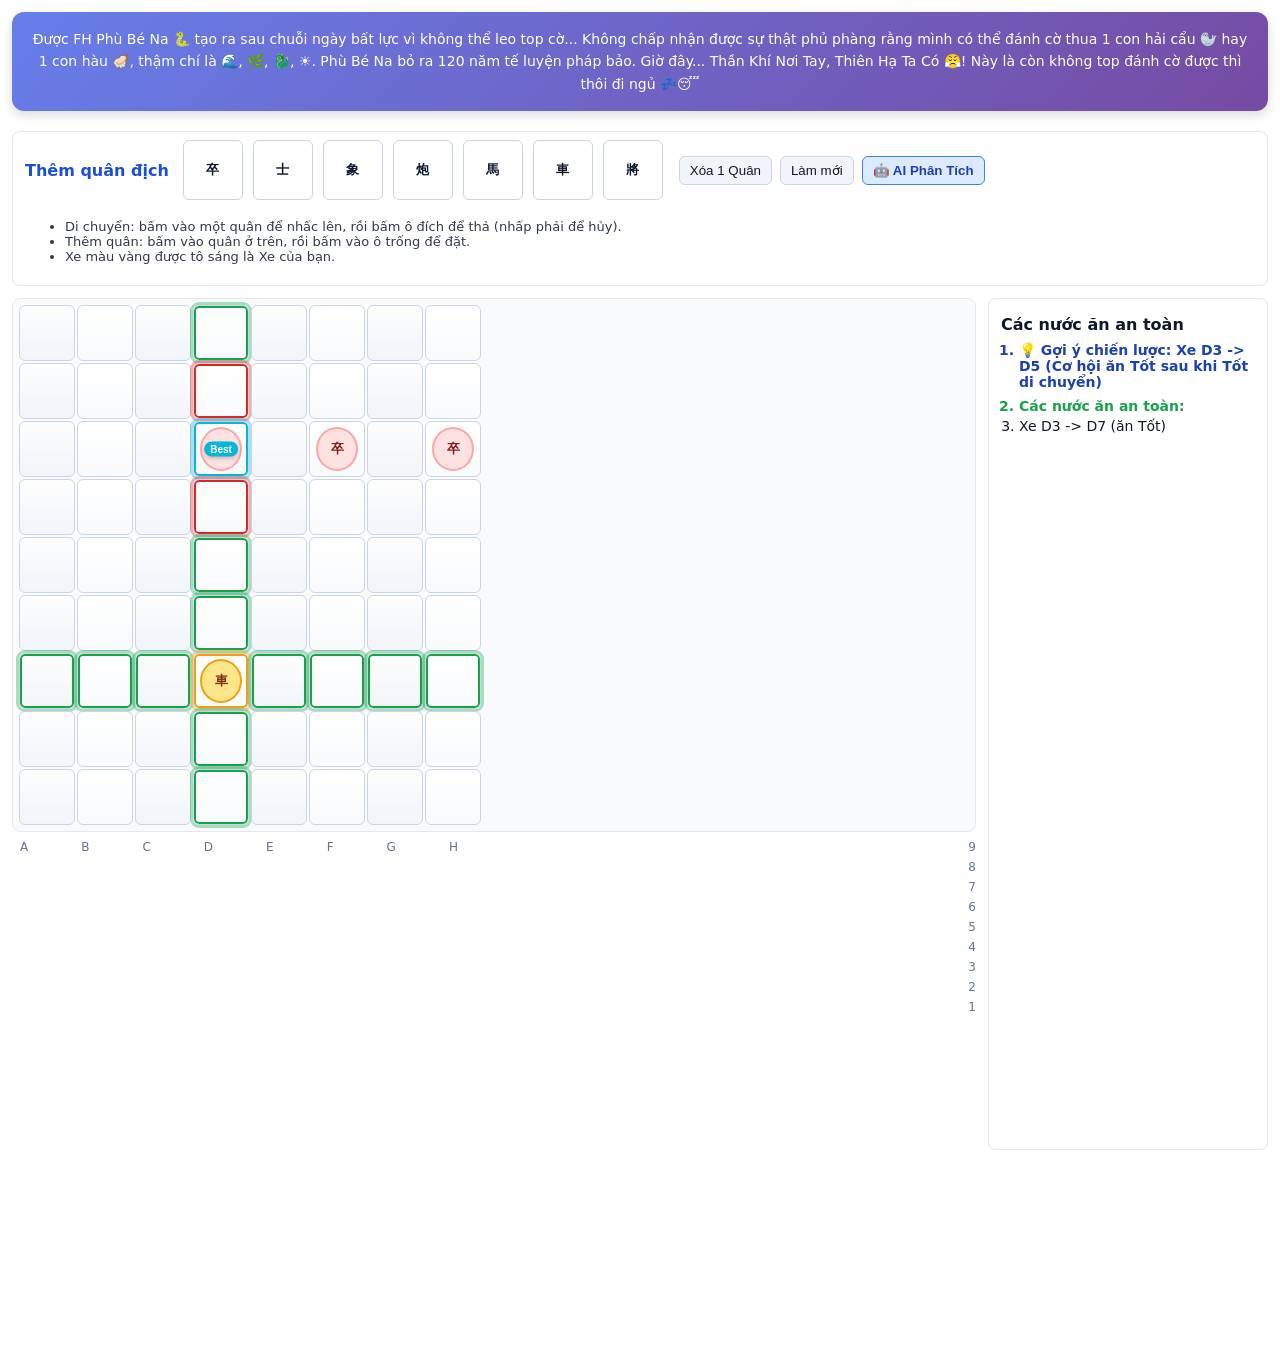
==== Chess/index.html @ 61280632 "Initial commit" ====
<!DOCTYPE html>
<html lang="vi">
<head>
	<meta charset="UTF-8" />
	<meta name="viewport" content="width=device-width, initial-scale=1.0" />
	<title>Công cụ Xiangqi: Nước ăn an toàn của Xe (8x9)</title>
	<link rel="stylesheet" href="styles.css" />
</head>
<body>
	<div class="app">
		<div class="decorative-section">
			<p>Được FH Phù Bé Na 🐍 tạo ra sau chuỗi ngày bất lực vì không thể leo top cờ... Không chấp nhận được sự thật phủ phàng rằng mình có thể đánh cờ thua 1 con hải cẩu 🦭 hay 1 con hàu 🦪, thậm chí là 🌊, 🌿, 🐉, ☀️. Phù Bé Na bỏ ra 120 năm tế luyện pháp bảo. Giờ đây... Thần Khí Nơi Tay, Thiên Hạ Ta Có 😤! Này là còn không top đánh cờ được thì thôi đi ngủ 💤😴</p>
		</div>
		<div class="controls">
			<div class="row">
				<div class="group">
					<label class="group-label">Thêm quân địch</label>
					<div id="palette" class="palette">
						<button class="token" data-piece="pawn">卒</button>
						<button class="token" data-piece="advisor">士</button>
						<button class="token" data-piece="elephant">象</button>
						<button class="token" data-piece="cannon">炮</button>
						<button class="token" data-piece="knight">馬</button>
						<button class="token" data-piece="rook">車</button>
						<button class="token" data-piece="general">將</button>
					</div>
				</div>
				<div class="group">
					<button id="deleteBtn" class="secondary">Xóa 1 Quân</button>
					<button id="resetBtn" class="secondary">Làm mới</button>
					<button id="aiBtn" class="primary">🤖 AI Phân Tích</button>
				</div>
			</div>
			<div class="row help">
				<ul>
					<li>Di chuyển: bấm vào một quân để nhấc lên, rồi bấm ô đích để thả (nhấp phải để hủy).</li>
					<li>Thêm quân: bấm vào quân ở trên, rồi bấm vào ô trống để đặt.</li>
					<li>Xe màu vàng được tô sáng là Xe của bạn.</li>
				</ul>
			</div>
		</div>
		<div class="board-wrap">
			<div id="board" class="board" aria-label="Bàn cờ Tượng Kỳ 8x9" role="grid"></div>
			<div class="labels">
				<div id="fileLabels" class="file-labels"></div>
				<div id="rankLabels" class="rank-labels"></div>
			</div>
		</div>
		<div class="sidebar">
			<h3>Các nước ăn an toàn</h3>
			<ol id="moveList" class="move-list"></ol>
		</div>
	</div>

	<script src="engine.js"></script>
	<script src="gemini-api.js"></script>
	<script src="app.js"></script>
</body>
</html>
---- Chess/styles.css ----
* { box-sizing: border-box; }
html, body { height: 100%; }
body {
	margin: 0;
	font-family: system-ui, -apple-system, Segoe UI, Roboto, Helvetica, Arial, sans-serif;
	background: #ffffff;
	color: #0f172a;
}

.app {
	display: grid;
	grid-template-columns: 1fr auto 280px;
	grid-template-rows: auto auto 1fr;
	gap: 12px;
	padding: 12px;
}

.decorative-section {
	grid-column: 1 / span 3;
	background: linear-gradient(135deg, #667eea 0%, #764ba2 100%);
	color: white;
	padding: 16px 20px;
	border-radius: 12px;
	text-align: center;
	font-size: 14px;
	line-height: 1.6;
	box-shadow: 0 4px 12px rgba(0,0,0,0.15);
	margin-bottom: 8px;
}

.decorative-section p {
	margin: 0;
	font-weight: 500;
}

.controls {
	grid-column: 1 / span 3;
	background: #ffffff;
	border: 1px solid #e5e7eb;
	border-radius: 8px;
	padding: 8px 12px;
}

.controls .row {
	display: flex;
	flex-wrap: wrap;
	gap: 16px;
	align-items: center;
}

.controls .row.help {
	margin-top: 6px;
	opacity: 0.85;
	font-size: 13px;
}

.group { display: flex; align-items: center; gap: 8px; }
.group-label { font-weight: 600; margin-right: 6px; color: #1d4ed8; }
.group button { padding: 6px 10px; border-radius: 6px; border: 1px solid #cbd5e1; background: #ffffff; color: #0f172a; cursor: pointer; }
.group button.secondary { background: #f1f5f9; }
.group button.primary { background: #dbeafe; border-color: #3b82f6; color: #1e40af; font-weight: 600; }
.group button:disabled { opacity: 0.6; cursor: not-allowed; }
.group button.danger { background: #fee2e2; border-color: #ef4444; color: #7f1d1d; font-weight: 700; }
.group select, .group input[type="radio"], .group input[type="checkbox"] { cursor: pointer; }
.inline { font-size: 13px; color: #cbd5e1; }

/* Palette */
.palette { display: flex; gap: 10px; flex-wrap: wrap; }
.token { width: 60px; height: 60px; border-radius: 12px; border: 2px solid #fca5a5; background: #fee2e2; color: #7f1d1d; font-weight: 700; text-transform: lowercase; cursor: pointer; display: flex; align-items: center; justify-content: center; user-select: none; }
.token span { display: inline-block; font-size: 14px; }
.token.active { outline: 2px solid #ef4444; outline-offset: 0; }

.board-wrap {
	grid-column: 1 / span 2;
	display: grid;
	grid-template-rows: auto 1fr;
	gap: 8px;
	align-content: start;
}

.board {
	display: grid;
	grid-template-columns: repeat(8, 56px);
	grid-template-rows: repeat(9, 56px);
	gap: 2px;
	padding: 6px;
	background: #f8fafc;
	border: 1px solid #e5e7eb;
	border-radius: 8px;
}

.cell {
	width: 56px;
	height: 56px;
	display: flex;
	align-items: center;
	justify-content: center;
	border-radius: 6px;
	background: linear-gradient(180deg, #ffffff 0%, #f8fafc 100%);
	border: 1px solid #cbd5e1;
	position: relative;
	cursor: pointer;
}

.cell:nth-child(odd) { background: linear-gradient(180deg, #fdfdfd 0%, #f1f5f9 100%); }
.cell:hover { outline: 2px solid #94a3b8; outline-offset: -2px; }

.highlight-safe { box-shadow: inset 0 0 0 2px #16a34a, 0 0 0 3px rgba(22,163,74,0.35); }
.highlight-unsafe { box-shadow: inset 0 0 0 2px #dc2626, 0 0 0 3px rgba(220,38,38,0.35); }
.highlight-selected { background: #5b21b6 !important; border-color: #4c1d95 !important; box-shadow: none !important; }
.highlight-rook { box-shadow: inset 0 0 0 2px #f59e0b, 0 0 0 3px rgba(245,158,11,0.35); }
.highlight-best { box-shadow: inset 0 0 0 2px #06b6d4, 0 0 0 3px rgba(6,182,212,0.35); }

.best-indicator {
	position: absolute;
	top: 50%;
	left: 50%;
	transform: translate(-50%, -50%);
	background: #06b6d4;
	color: white;
	font-size: 10px;
	font-weight: 700;
	padding: 2px 6px;
	border-radius: 8px;
	z-index: 10;
	box-shadow: 0 2px 4px rgba(0,0,0,0.2);
}

.piece {
	width: 44px;
	height: 44px;
	border-radius: 50%;
	display: flex;
	align-items: center;
	justify-content: center;
	font-weight: 700;
	border: 2px solid #94a3b8;
	background: #ffffff;
	color: #0f172a;
	user-select: none;
}
.piece.player { background: #e0f2fe; color: #0b3b4a; border-color: #38bdf8; }
.piece.enemy { background: #fee2e2; color: #7f1d1d; border-color: #fca5a5; }
.piece.rook.player { background: #fde68a; color: #7c2d12; border-color: #f59e0b; }

.labels { display: grid; grid-template-columns: 1fr auto; gap: 8px; align-items: start; }
.file-labels, .rank-labels { display: flex; gap: 6px; color: #64748b; font-size: 12px; }
.file-labels { justify-content: space-between; padding: 0 8px; width: calc(8*56px + 6px); }
.rank-labels { flex-direction: column; height: calc(9*56px + 6px); }

.sidebar {
	background: #111827;
	background: #ffffff;
	border: 1px solid #e5e7eb;
	border-radius: 8px;
	padding: 10px 12px;
	min-width: 260px;
	max-height: calc(100vh - 48px);
	overflow: auto;
}

.sidebar h3 { margin-top: 6px; margin-bottom: 8px; font-size: 16px; }
.move-list { margin: 0; padding-left: 18px; font-size: 14px; }
.move-list li { margin-bottom: 4px; }
.move-list li.suggestion { color: #1e40af; font-weight: 600; }

.ai-analysis {
	margin-top: 16px;
	padding: 12px;
	background: linear-gradient(135deg, #667eea 0%, #764ba2 100%);
	color: white;
	border-radius: 8px;
	border-left: 4px solid #f59e0b;
}

.ai-suggestion h4 {
	margin: 0 0 8px 0;
	font-size: 14px;
	font-weight: 600;
}

.ai-suggestion p {
	margin: 4px 0;
	font-size: 13px;
	line-height: 1.4;
}

.ai-suggestion strong {
	color: #fbbf24;
}
.empty-hint { color: #64748b; font-style: italic; }

.legend { font-size: 12px; color: #64748b; margin-top: 8px; }

/* Footer credits */
.footer-credits {
	margin: 8px 12px 16px;
	padding: 14px 16px;
	border-radius: 10px;
	background: linear-gradient(180deg, #f5f3ff 0%, #eef2ff 100%);
	border: 1px solid #e9d5ff;
	color: #4c1d95;
	box-shadow: 0 1px 2px rgba(0,0,0,0.04), 0 4px 12px rgba(76,29,149,0.06);
	max-width: 960px;
	margin-inline: auto;
}
.footer-credits p { margin: 0; line-height: 1.6; font-weight: 600; text-align: center; }
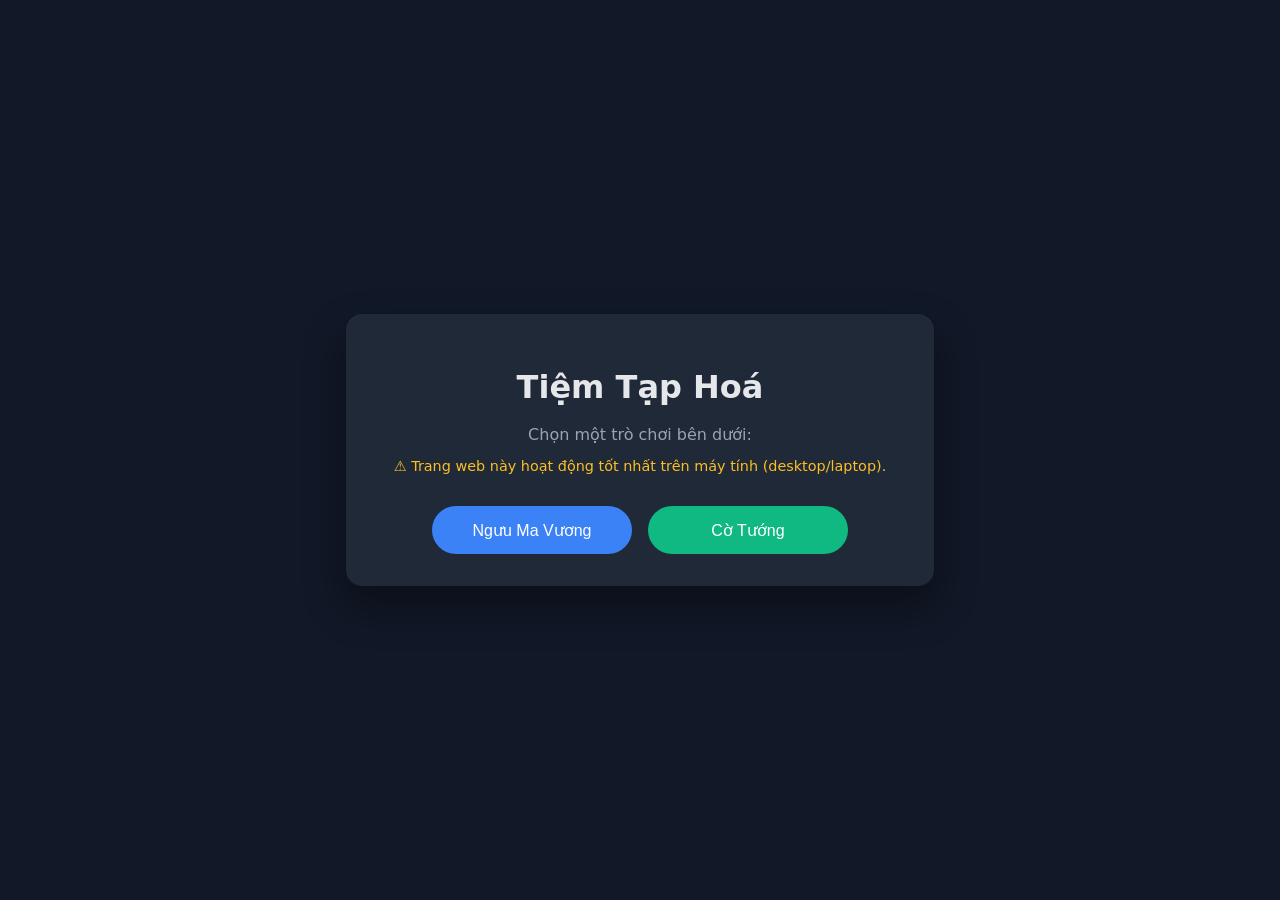
==== commit a2708789: "a" ====
--- a/Chess/index.html
+++ b/Chess/index.html
@@ -1,59 +1,88 @@
-<!DOCTYPE html>
+<!doctype html>
 <html lang="vi">
 <head>
-	<meta charset="UTF-8" />
-	<meta name="viewport" content="width=device-width, initial-scale=1.0" />
-	<title>Công cụ Xiangqi: Nước ăn an toàn của Xe (8x9)</title>
-	<link rel="stylesheet" href="styles.css" />
+  <meta charset="utf-8" />
+  <title>Tiệm Tạp Hoá – Chọn trò chơi</title>
+  <meta name="viewport" content="width=device-width, initial-scale=1" />
+  <style>
+    body {
+      font-family: system-ui, -apple-system, BlinkMacSystemFont, "Segoe UI", sans-serif;
+      min-height: 100vh;
+      margin: 0;
+      display: flex;
+      align-items: center;
+      justify-content: center;
+      background: #111827;
+      color: #e5e7eb;
+    }
+    .container {
+      text-align: center;
+      padding: 2rem 3rem;
+      border-radius: 1rem;
+      background: #1f2937;
+      box-shadow: 0 20px 40px rgba(0,0,0,0.4);
+      max-width: 560px;
+    }
+    h1 {
+      margin-bottom: 1.2rem;
+      font-size: 2rem;
+    }
+    .subtitle {
+      margin-bottom: 0.5rem;
+      color: #9ca3af;
+    }
+    .warning {
+      margin-bottom: 2rem;
+      font-size: 0.9rem;
+      color: #fbbf24; /* vàng cảnh báo nhẹ */
+    }
+    .buttons {
+      display: flex;
+      gap: 1rem;
+      justify-content: center;
+      flex-wrap: wrap;
+    }
+    a {
+      text-decoration: none;
+    }
+    .btn {
+      padding: 0.9rem 1.6rem;
+      border-radius: 999px;
+      border: none;
+      font-size: 1rem;
+      cursor: pointer;
+      transition: transform 0.1s ease, box-shadow 0.1s ease, background 0.2s;
+      background: #3b82f6;
+      color: white;
+      display: inline-block;
+      min-width: 200px;
+    }
+    .btn.secondary {
+      background: #10b981;
+    }
+    .btn:hover {
+      transform: translateY(-1px);
+      box-shadow: 0 10px 25px rgba(0,0,0,0.35);
+    }
+  </style>
 </head>
 <body>
-	<div class="app">
-		<div class="decorative-section">
-			<p>Được FH Phù Bé Na 🐍 tạo ra sau chuỗi ngày bất lực vì không thể leo top cờ... Không chấp nhận được sự thật phủ phàng rằng mình có thể đánh cờ thua 1 con hải cẩu 🦭 hay 1 con hàu 🦪, thậm chí là 🌊, 🌿, 🐉, ☀️. Phù Bé Na bỏ ra 120 năm tế luyện pháp bảo. Giờ đây... Thần Khí Nơi Tay, Thiên Hạ Ta Có 😤! Này là còn không top đánh cờ được thì thôi đi ngủ 💤😴</p>
-		</div>
-		<div class="controls">
-			<div class="row">
-				<div class="group">
-					<label class="group-label">Thêm quân địch</label>
-					<div id="palette" class="palette">
-						<button class="token" data-piece="pawn">卒</button>
-						<button class="token" data-piece="advisor">士</button>
-						<button class="token" data-piece="elephant">象</button>
-						<button class="token" data-piece="cannon">炮</button>
-						<button class="token" data-piece="knight">馬</button>
-						<button class="token" data-piece="rook">車</button>
-						<button class="token" data-piece="general">將</button>
-					</div>
-				</div>
-				<div class="group">
-					<button id="deleteBtn" class="secondary">Xóa 1 Quân</button>
-					<button id="resetBtn" class="secondary">Làm mới</button>
-					<button id="aiBtn" class="primary">🤖 AI Phân Tích</button>
-				</div>
-			</div>
-			<div class="row help">
-				<ul>
-					<li>Di chuyển: bấm vào một quân để nhấc lên, rồi bấm ô đích để thả (nhấp phải để hủy).</li>
-					<li>Thêm quân: bấm vào quân ở trên, rồi bấm vào ô trống để đặt.</li>
-					<li>Xe màu vàng được tô sáng là Xe của bạn.</li>
-				</ul>
-			</div>
-		</div>
-		<div class="board-wrap">
-			<div id="board" class="board" aria-label="Bàn cờ Tượng Kỳ 8x9" role="grid"></div>
-			<div class="labels">
-				<div id="fileLabels" class="file-labels"></div>
-				<div id="rankLabels" class="rank-labels"></div>
-			</div>
-		</div>
-		<div class="sidebar">
-			<h3>Các nước ăn an toàn</h3>
-			<ol id="moveList" class="move-list"></ol>
-		</div>
-	</div>
+  <div class="container">
+    <h1>Tiệm Tạp Hoá</h1>
+    <p class="subtitle">Chọn một trò chơi bên dưới:</p>
+    <p class="warning">⚠️ Trang web này hoạt động tốt nhất trên máy tính (desktop/laptop).</p>
 
-	<script src="engine.js"></script>
-	<script src="gemini-api.js"></script>
-	<script src="app.js"></script>
+    <div class="buttons">
+      <!-- Nối Màu Ngưu Ma Vương -->
+      <a href="./NguuMa.html">
+        <button class="btn">Ngưu Ma Vương</button>
+      </a>
+
+      <!-- Cờ Tướng -->
+      <a href="./CoTuong.html">
+        <button class="btn secondary">Cờ Tướng</button>
+      </a>
+    </div>
+  </div>
 </body>
 </html>
